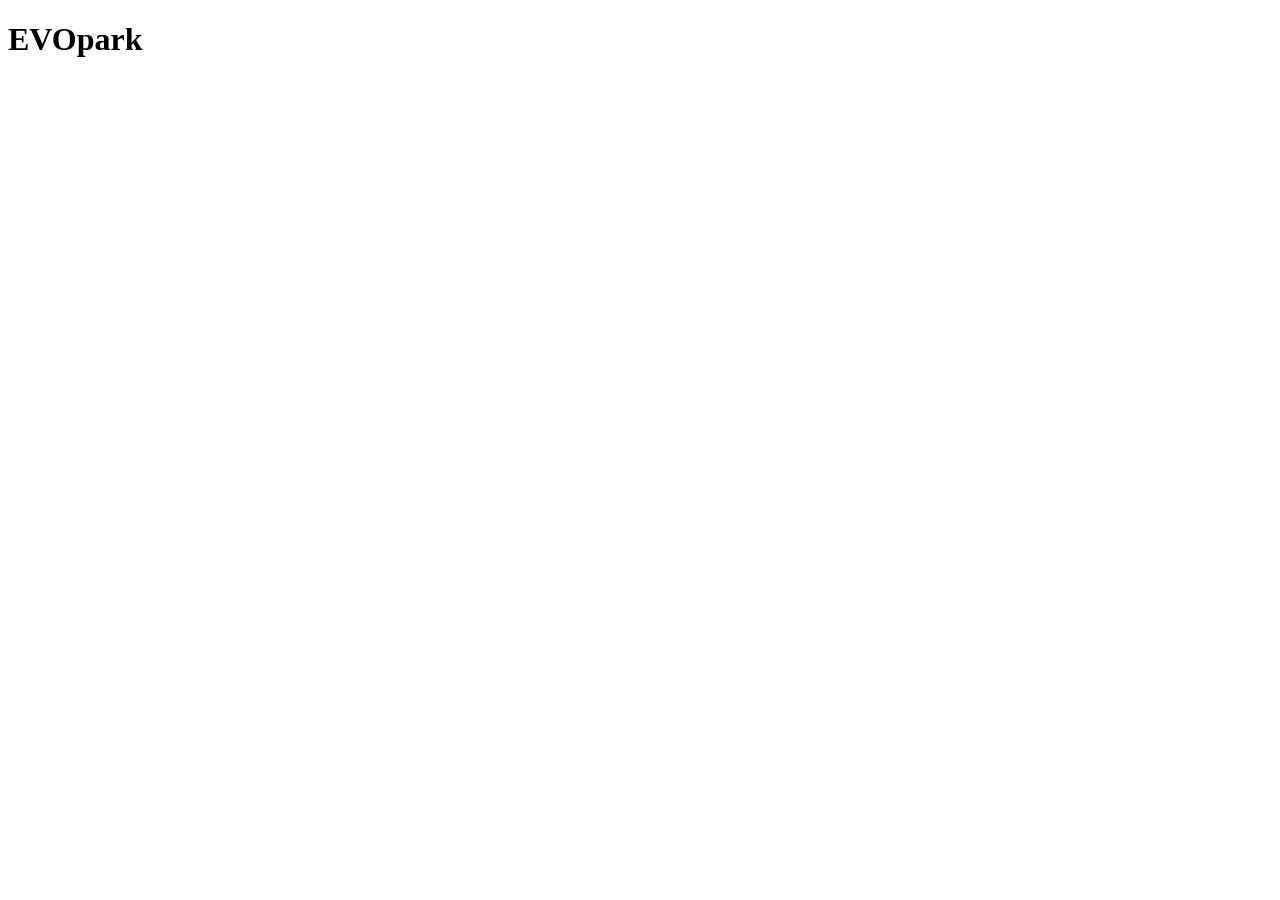
==== EVOpark/wwwroot/index.html @ 66274e22 "Add wwwroot frontend files" ====
<!DOCTYPE html>
<html lang="en">
<head>
    <meta charset="UTF-8">
    <meta name="viewport" content="width=device-width, initial-scale=1.0">
    <title>Document</title>
    <link rel="stylesheet" href="style.css">
</head>
<body>
    <h1>EVOpark</h1>

    <script src="app.js"></script>
</body>
</html>
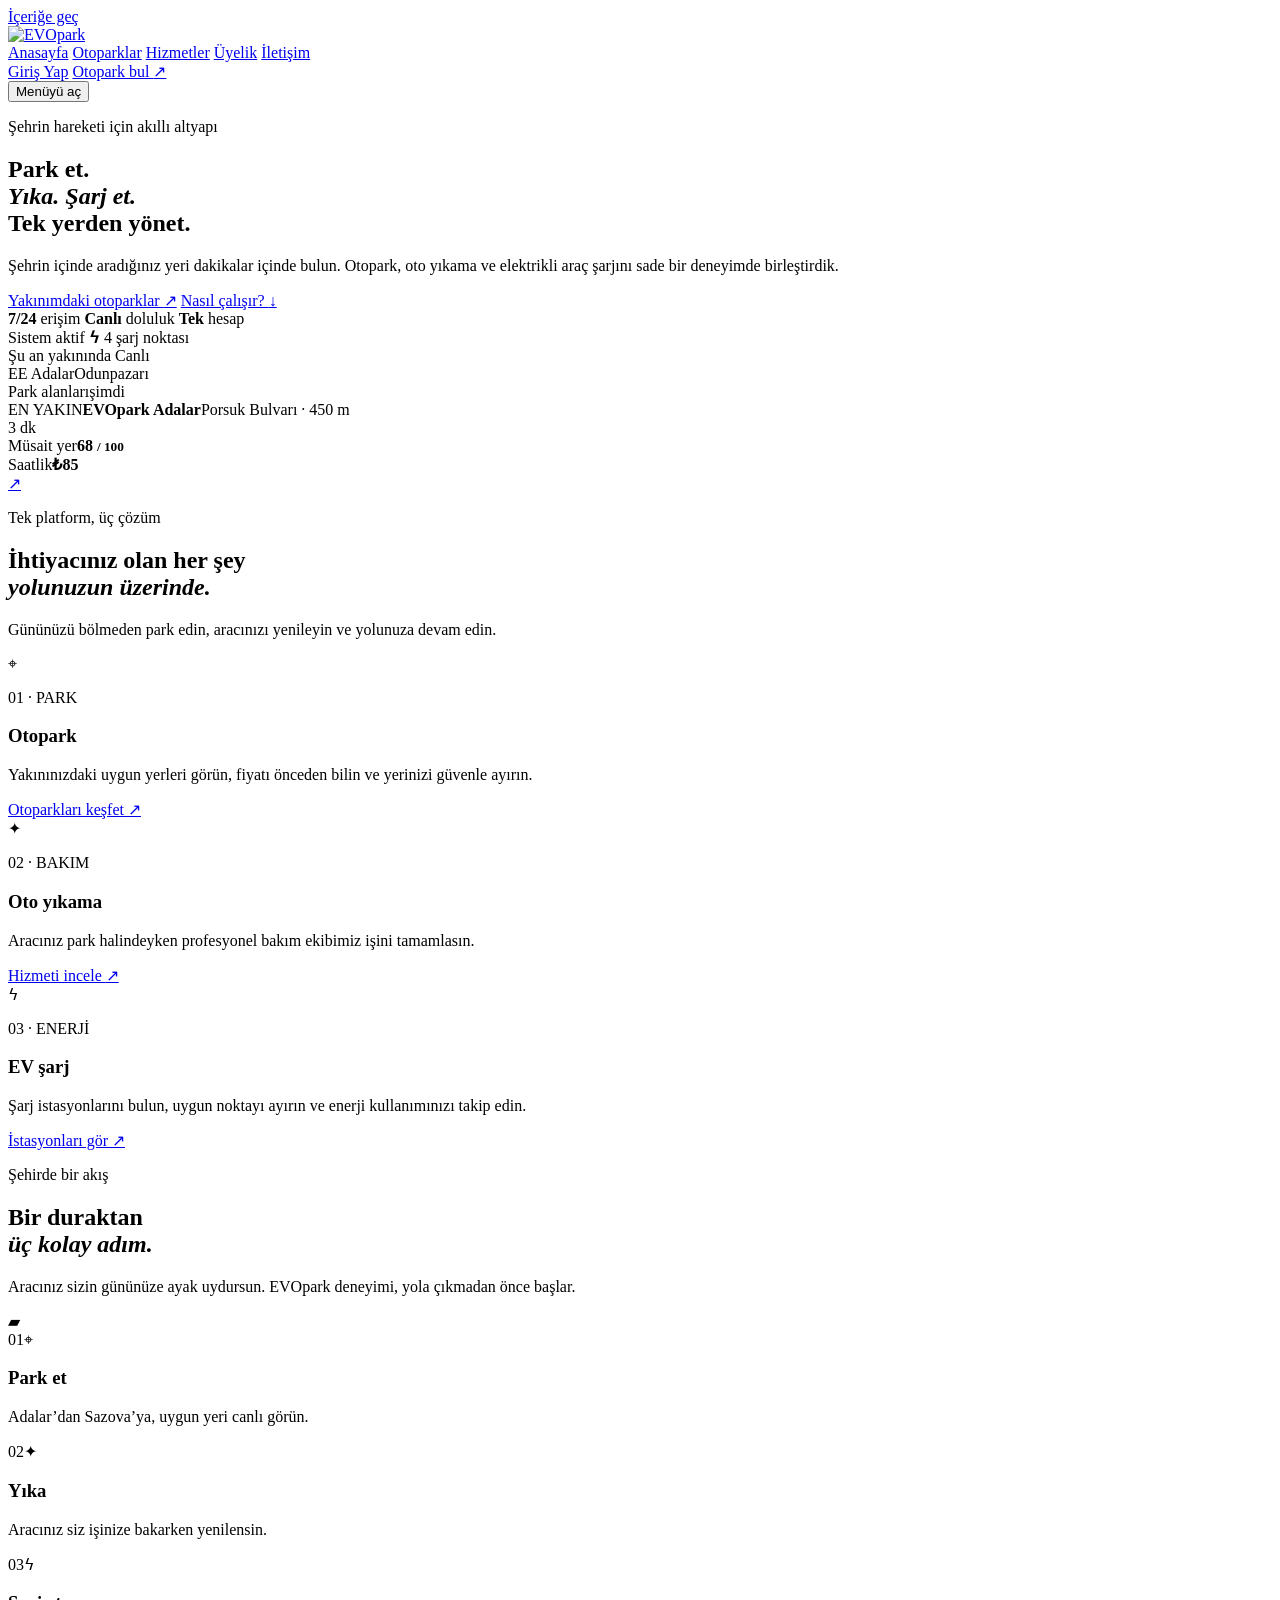
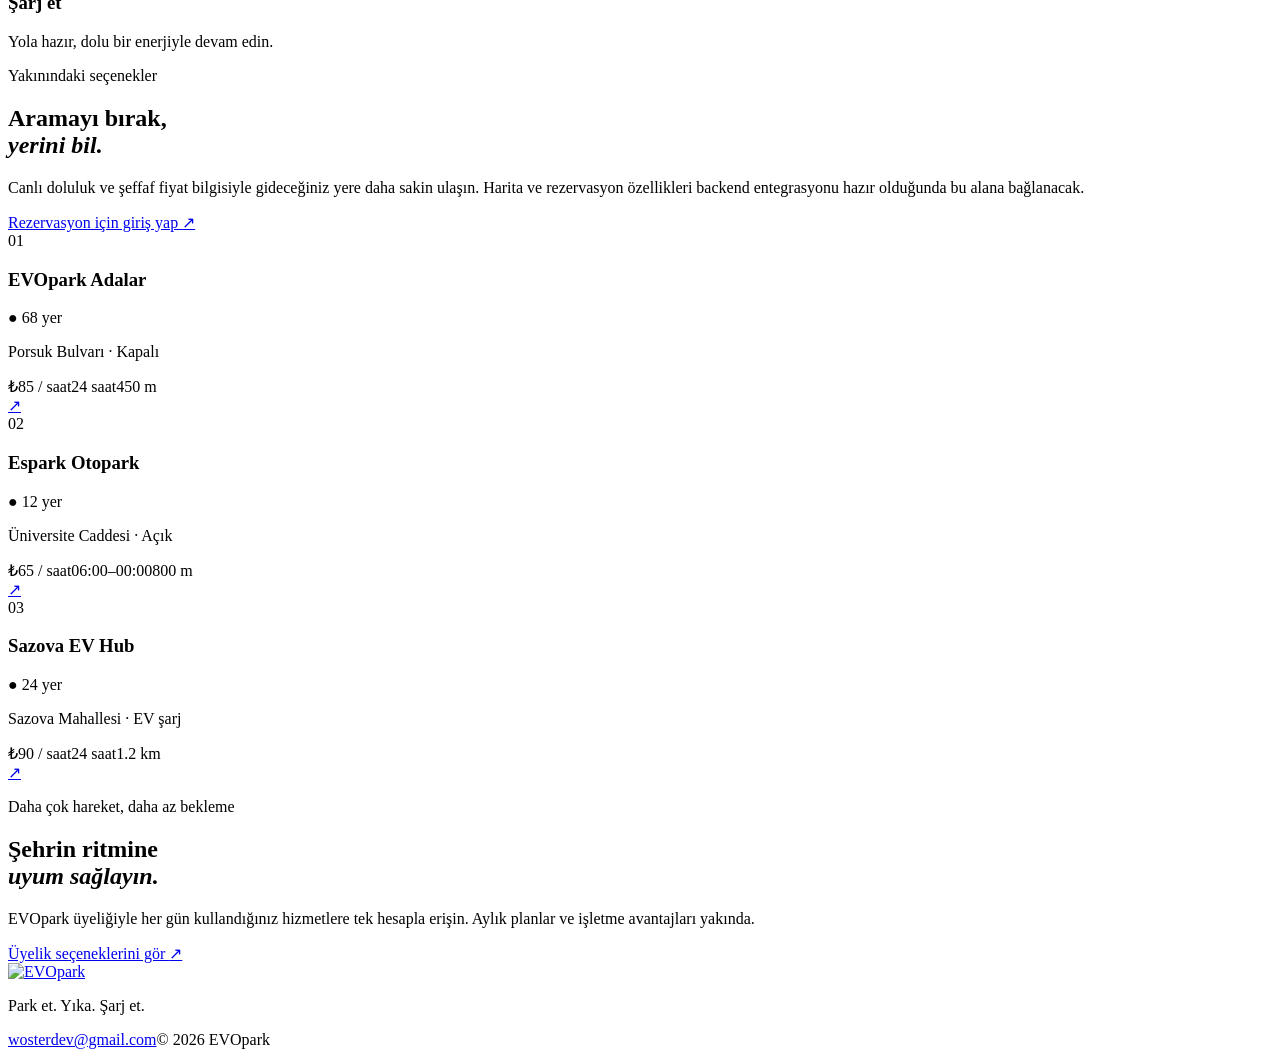
==== commit 826c8566: "Frontend guncellendi" ====
--- a/EVOpark/wwwroot/index.html
+++ b/EVOpark/wwwroot/index.html
@@ -1,14 +1,131 @@
 <!DOCTYPE html>
-<html lang="en">
+<html lang="tr">
 <head>
     <meta charset="UTF-8">
-    <meta name="viewport" content="width=device-width, initial-scale=1.0">
-    <title>Document</title>
-    <link rel="stylesheet" href="style.css">
+    <meta name="viewport" content="width=device-width, initial-scale=1">
+    <meta name="description" content="EVOpark ile otopark, oto yıkama ve EV şarj hizmetlerini tek yerden yönetin.">
+    <meta name="theme-color" content="#f5f7f5">
+    <title>EVOpark | Park et. Yıka. Şarj et.</title>
+    <link rel="stylesheet" href="/css/global.css">
+    <link rel="stylesheet" href="/css/home.css">
 </head>
 <body>
-    <h1>EVOpark</h1>
+    <a class="skip-link" href="#main-content">İçeriğe geç</a>
 
-    <script src="app.js"></script>
+    <header class="site-header" data-header>
+        <div class="container navbar">
+            <a class="brand" href="/" aria-label="EVOpark ana sayfa">
+                <img class="brand-logo" src="/assets/images/logo.png" alt="EVOpark">
+            </a>
+
+            <nav class="desktop-nav" aria-label="Ana navigasyon">
+                <a class="nav-link is-active" href="#top">Anasayfa</a>
+                <a class="nav-link" href="#parking">Otoparklar</a>
+                <a class="nav-link" href="#services">Hizmetler</a>
+                <a class="nav-link" href="#membership">Üyelik</a>
+                <a class="nav-link" href="#contact">İletişim</a>
+            </nav>
+
+            <div class="nav-actions">
+                <a class="text-link" href="/login.html">Giriş Yap</a>
+                <a class="button button-dark button-compact" href="#parking" data-magnetic>Otopark bul <span aria-hidden="true">↗</span></a>
+            </div>
+
+            <button class="menu-toggle" type="button" aria-expanded="false" aria-controls="mobileNav" data-menu-toggle>
+                <span class="sr-only">Menüyü aç</span>
+                <span></span><span></span><span></span>
+            </button>
+        </div>
+
+        <nav class="mobile-nav" id="mobileNav" aria-label="Mobil navigasyon" data-mobile-nav hidden>
+            <a href="#top">Anasayfa</a>
+            <a href="#parking">Otoparklar</a>
+            <a href="#services">Hizmetler</a>
+            <a href="#membership">Üyelik</a>
+            <a href="#contact">İletişim</a>
+            <a class="mobile-nav-login" href="/login.html">Giriş Yap <span aria-hidden="true">↗</span></a>
+        </nav>
+    </header>
+
+    <main id="main-content">
+        <section class="hero" id="top">
+            <div class="container hero-layout">
+                <div class="hero-copy">
+                    <p class="eyebrow"><span class="eyebrow-dot" aria-hidden="true"></span> Şehrin hareketi için akıllı altyapı</p>
+                    <h1>Park et.<br><em>Yıka. Şarj et.</em><br>Tek yerden yönet.</h1>
+                    <p class="hero-lede">Şehrin içinde aradığınız yeri dakikalar içinde bulun. Otopark, oto yıkama ve elektrikli araç şarjını sade bir deneyimde birleştirdik.</p>
+                    <div class="hero-actions">
+                        <a class="button button-dark" href="#parking" data-magnetic>Yakınımdaki otoparklar <span aria-hidden="true">↗</span></a>
+                        <a class="button button-quiet" href="#services">Nasıl çalışır? <span aria-hidden="true">↓</span></a>
+                    </div>
+                    <div class="hero-proof" aria-label="EVOpark avantajları">
+                        <span><strong>7/24</strong> erişim</span>
+                        <span><strong>Canlı</strong> doluluk</span>
+                        <span><strong>Tek</strong> hesap</span>
+                    </div>
+                </div>
+
+                <div class="hero-panel" aria-label="Yakınındaki otopark önizlemesi" data-tilt-card>
+                    <span class="hero-float hero-float-status" aria-hidden="true"><i></i> Sistem aktif</span>
+                    <span class="hero-float hero-float-charge" aria-hidden="true"><b>ϟ</b> 4 şarj noktası</span>
+                    <div class="panel-topline"><span>Şu an yakınında</span><span class="live-pill"><i aria-hidden="true"></i> Canlı</span></div>
+                    <div class="map-preview" aria-hidden="true">
+                        <span class="map-road road-a"></span><span class="map-road road-b"></span><span class="map-road road-c"></span>
+                        <span class="map-water"></span><span class="map-pin pin-one">E</span><span class="map-pin pin-two">E</span>
+                        <span class="map-label label-one">Adalar</span><span class="map-label label-two">Odunpazarı</span>
+                        <span class="map-user"><i></i></span><span class="route-flow route-flow-one"><i></i></span><span class="route-flow route-flow-two"><i></i></span>
+                    </div>
+                    <div class="parking-grid-3d" aria-label="Canlı park alanları"><div class="grid-status"><span>Park alanları</span><span data-live-time>şimdi</span></div><div class="parking-slots" data-parking-slots><span class="parking-slot-3d is-occupied"></span><span class="parking-slot-3d"></span><span class="parking-slot-3d"></span><span class="parking-slot-3d is-occupied"></span><span class="parking-slot-3d"></span><span class="parking-slot-3d is-occupied"></span><span class="parking-slot-3d"></span><span class="parking-slot-3d"></span><span class="parking-slot-3d is-occupied"></span><span class="parking-slot-3d"></span><span class="parking-slot-3d"></span><span class="parking-slot-3d is-occupied"></span></div></div>
+                    <div class="panel-location"><div><span class="panel-kicker">EN YAKIN</span><strong>EVOpark Adalar</strong><span class="muted-line">Porsuk Bulvarı · 450 m</span></div><span class="distance">3 dk</span></div>
+                    <div class="panel-stats"><div><span class="stat-label">Müsait yer</span><strong><span data-available-count data-count="68">68</span> <small>/ 100</small></strong></div><div><span class="stat-label">Saatlik</span><strong>₺85</strong></div><a class="icon-button" href="#parking" aria-label="Otopark detaylarını gör" data-magnetic>↗</a></div>
+                </div>
+            </div>
+        </section>
+
+        <section class="services section" id="services" aria-labelledby="services-title">
+            <div class="container">
+                <div class="section-heading reveal"><div><p class="eyebrow">Tek platform, üç çözüm</p><h2 id="services-title">İhtiyacınız olan her şey<br><em>yolunuzun üzerinde.</em></h2></div><p>Gününüzü bölmeden park edin, aracınızı yenileyin ve yolunuza devam edin.</p></div>
+                <div class="service-grid">
+                    <article class="service-card service-card-primary reveal" data-service-card><div class="service-icon" aria-hidden="true">⌖</div><p class="card-kicker">01 · PARK</p><h3>Otopark</h3><p>Yakınınızdaki uygun yerleri görün, fiyatı önceden bilin ve yerinizi güvenle ayırın.</p><a class="card-link" href="#parking">Otoparkları keşfet <span aria-hidden="true">↗</span></a></article>
+                    <article class="service-card reveal" data-service-card><div class="service-icon service-icon-wash" aria-hidden="true">✦</div><p class="card-kicker">02 · BAKIM</p><h3>Oto yıkama</h3><p>Aracınız park halindeyken profesyonel bakım ekibimiz işini tamamlasın.</p><a class="card-link" href="#contact">Hizmeti incele <span aria-hidden="true">↗</span></a></article>
+                    <article class="service-card reveal" data-service-card><div class="service-icon service-icon-charge" aria-hidden="true">ϟ</div><p class="card-kicker">03 · ENERJİ</p><h3>EV şarj</h3><p>Şarj istasyonlarını bulun, uygun noktayı ayırın ve enerji kullanımınızı takip edin.</p><a class="card-link" href="#contact">İstasyonları gör <span aria-hidden="true">↗</span></a></article>
+                </div>
+            </div>
+        </section>
+
+        <section class="journey section" id="journey" aria-labelledby="journey-title">
+            <div class="container">
+                <div class="section-heading reveal"><div><p class="eyebrow">Şehirde bir akış</p><h2 id="journey-title">Bir duraktan<br><em>üç kolay adım.</em></h2></div><p>Aracınız sizin gününüze ayak uydursun. EVOpark deneyimi, yola çıkmadan önce başlar.</p></div>
+                <div class="journey-track reveal" data-journey-track>
+                    <div class="journey-line"><span class="journey-progress"></span><span class="journey-vehicle" aria-hidden="true">▰</span></div>
+                    <article class="journey-step"><span class="step-index">01</span><span class="journey-icon" aria-hidden="true">⌖</span><h3>Park et</h3><p>Adalar’dan Sazova’ya, uygun yeri canlı görün.</p></article>
+                    <article class="journey-step"><span class="step-index">02</span><span class="journey-icon journey-icon-wash" aria-hidden="true">✦</span><h3>Yıka</h3><p>Aracınız siz işinize bakarken yenilensin.</p></article>
+                    <article class="journey-step"><span class="step-index">03</span><span class="journey-icon journey-icon-charge" aria-hidden="true">ϟ</span><h3>Şarj et</h3><p>Yola hazır, dolu bir enerjiyle devam edin.</p></article>
+                </div>
+            </div>
+        </section>
+
+        <section class="parking-section section" id="parking" aria-labelledby="parking-title">
+            <div class="container parking-layout">
+                <div class="parking-copy"><p class="eyebrow">Yakınındaki seçenekler</p><h2 id="parking-title">Aramayı bırak,<br><em>yerini bil.</em></h2><p>Canlı doluluk ve şeffaf fiyat bilgisiyle gideceğiniz yere daha sakin ulaşın. Harita ve rezervasyon özellikleri backend entegrasyonu hazır olduğunda bu alana bağlanacak.</p><a class="button button-outline" href="/login.html" data-magnetic>Rezervasyon için giriş yap <span aria-hidden="true">↗</span></a></div>
+                <div class="parking-list" aria-label="Örnek otopark seçenekleri">
+                    <article class="parking-item reveal"><div class="parking-item-index">01</div><div class="parking-item-main"><div class="parking-item-title"><h3>EVOpark Adalar</h3><span class="availability">● 68 yer</span></div><p>Porsuk Bulvarı · Kapalı</p><div class="item-meta"><span>₺85 / saat</span><span>24 saat</span><span>450 m</span></div></div><a class="item-arrow" href="#" aria-label="EVOpark Adalar detayları">↗</a></article>
+                    <article class="parking-item reveal"><div class="parking-item-index">02</div><div class="parking-item-main"><div class="parking-item-title"><h3>Espark Otopark</h3><span class="availability availability-limited">● 12 yer</span></div><p>Üniversite Caddesi · Açık</p><div class="item-meta"><span>₺65 / saat</span><span>06:00–00:00</span><span>800 m</span></div></div><a class="item-arrow" href="#" aria-label="Espark Otopark detayları">↗</a></article>
+                    <article class="parking-item reveal"><div class="parking-item-index">03</div><div class="parking-item-main"><div class="parking-item-title"><h3>Sazova EV Hub</h3><span class="availability">● 24 yer</span></div><p>Sazova Mahallesi · EV şarj</p><div class="item-meta"><span>₺90 / saat</span><span>24 saat</span><span>1.2 km</span></div></div><a class="item-arrow" href="#" aria-label="Sazova EV Hub detayları">↗</a></article>
+                </div>
+            </div>
+        </section>
+
+        <section class="membership section" id="membership" aria-labelledby="membership-title">
+            <div class="container membership-inner reveal"><div><p class="eyebrow">Daha çok hareket, daha az bekleme</p><h2 id="membership-title">Şehrin ritmine<br><em>uyum sağlayın.</em></h2></div><div class="membership-copy"><p>EVOpark üyeliğiyle her gün kullandığınız hizmetlere tek hesapla erişin. Aylık planlar ve işletme avantajları yakında.</p><a class="button button-light" href="/login.html" data-magnetic>Üyelik seçeneklerini gör <span aria-hidden="true">↗</span></a></div></div>
+        </section>
+    </main>
+
+    <footer class="site-footer" id="contact"><div class="container footer-inner"><a class="brand brand-footer" href="/" aria-label="EVOpark ana sayfa"><img class="brand-logo" src="/assets/images/logo.png" alt="EVOpark"></a><p>Park et. Yıka. Şarj et.</p><div class="footer-links"><a href="mailto:wosterdev@gmail.com">wosterdev@gmail.com</a><span>© 2026 EVOpark</span></div></div></footer>
+    <div class="page-transition" data-page-transition aria-hidden="true"><span></span><i></i></div>
+
+    <script src="/js/utils.js" defer></script>
+    <script src="/js/api.js" defer></script>
+    <script src="/js/home.js" defer></script>
 </body>
-</html>+</html>
